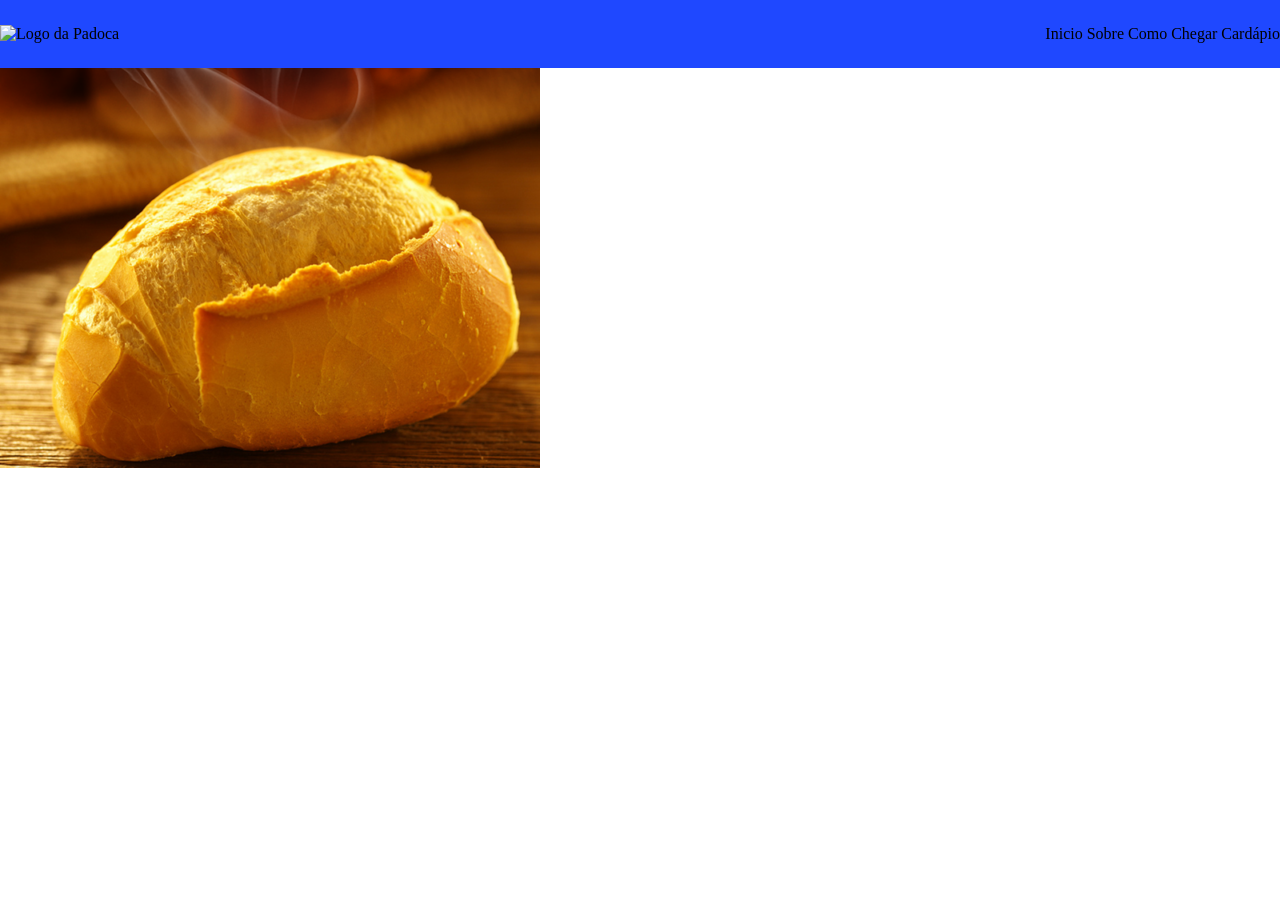
==== index.html @ a57c6b42 "Coloquei uma imagem de pao e uma seta" ====
<!DOCTYPE html>
<html lang="en">
<head>
    <meta charset="UTF-8">
    <meta name="viewport" content="width=device-width, initial-scale=1.0">
    <title>Padoca Mágica</title>
    <link rel="stylesheet" href="./css/home.css"> <!--Indicado para ter melhor funcionamento em sites-->
</head>

<body>
    <header id="header" class="header">
        <img src="" alt="Logo da Padoca">

        <nav class="navigation">
            <a href="">Inicio</a>
            <a href="">Sobre</a>
            <a href="">Como Chegar</a>
            <a href="">Cardápio</a>

        </nav>
    </header>

    <main id="content" class="content">
        <section id="hero">
            <img src="assets/img/heroImage.png" alt="pão quentinho">
            <svg> <use href="assets/icons/seta.svg"> </use> </svg>
         </section>
    </main>

</body>
</html>
---- css/home.css ----
@import url(layout.css); /*importa tudo oq esta na [style.css]*/

.hero{
    background-color: var(--cor-alternativa);
    
    height: 90vh;
}
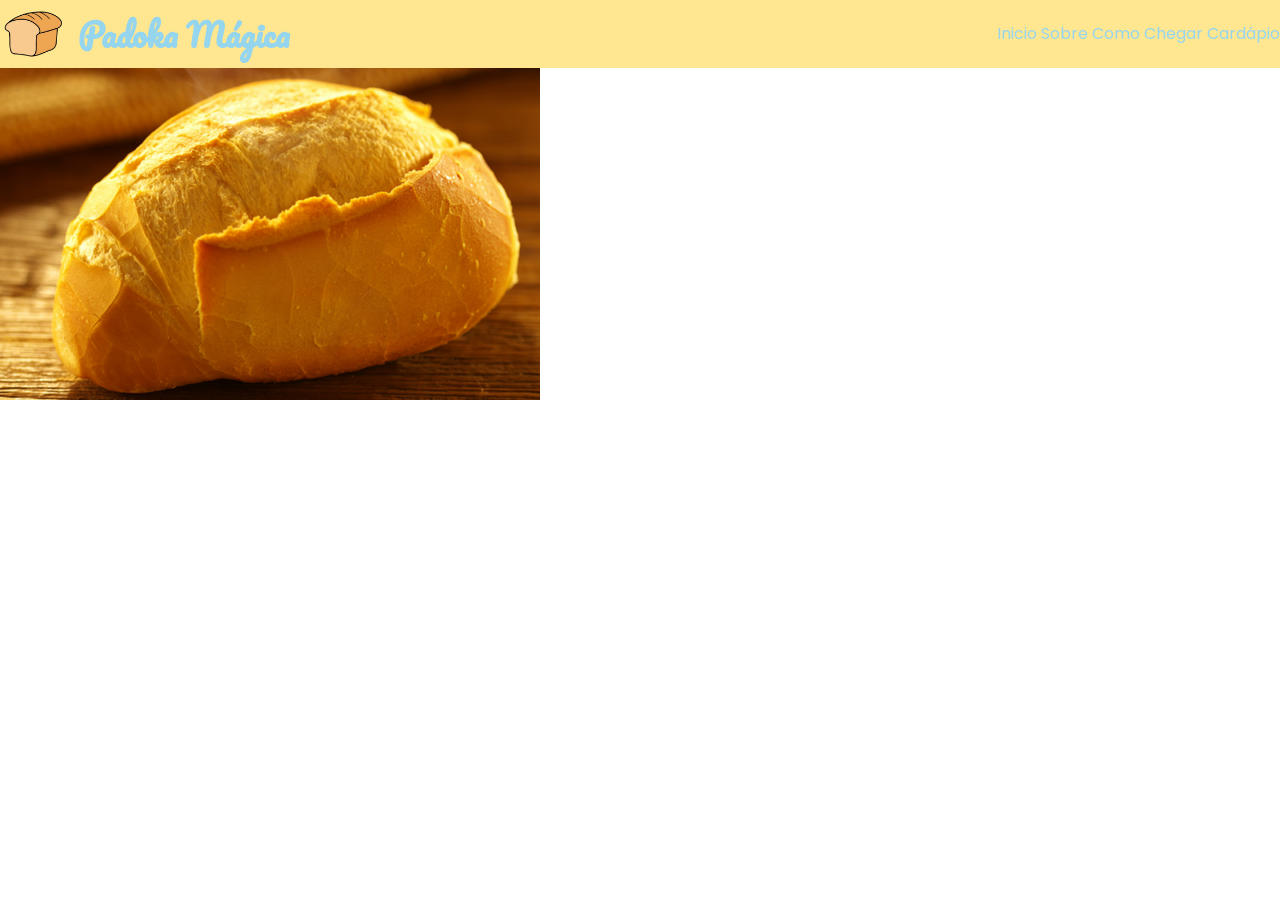
==== commit 1f48d6ac: "Mudei umas coisas" ====
--- a/index.html
+++ b/index.html
@@ -1,16 +1,22 @@
 <!DOCTYPE html>
-<html lang="en">
+<html lang="pt-BR">
 <head>
     <meta charset="UTF-8">
     <meta name="viewport" content="width=device-width, initial-scale=1.0">
     <title>Padoca Mágica</title>
-    <link rel="stylesheet" href="./css/home.css"> <!--Indicado para ter melhor funcionamento em sites-->
+    <link rel="stylesheet" href="./css/layout.css"> <!--Indicado para ter melhor funcionamento em sites-->
 </head>
 
 <body>
     <header id="header" class="header">
-        <img src="" alt="Logo da Padoca">
 
+        <div class="logoContainer"> 
+            <img 
+            src="assets/img/LogoImage (1).png" 
+            alt="Logo da Padoca">
+            <h1>Padoka Mágica</h1>
+        </div>
+        
         <nav class="navigation">
             <a href="">Inicio</a>
             <a href="">Sobre</a>
--- a/css/layout.css
+++ b/css/layout.css
@@ -0,0 +1,47 @@
+@import url(varibles.css);
+
+*{
+    margin: 0px;
+    padding: 0px;
+    box-sizing: border-box;
+}
+
+.header {
+    position: fixed;
+    top: 0;
+    left: 0;
+    width: 100%;
+    z-index: 100;
+
+    background-color: var(--cor-principal);
+    color: var(--texto-principal);
+    
+    height: var(--altura-header);
+
+    display: flex;
+    align-items: center;
+    justify-content: space-between;
+}
+
+.navigation a{
+    text-decoration: none;
+    color: var(--cor-do-texto-segundaria);
+    font-family: 'Fonte Corpo';
+}
+
+.logoContainer{
+    display: flex;
+    flex-direction: row;
+    align-items: center;
+    gap: 10px;
+    color: var(--cor-do-texto-segundaria)
+}
+
+.logoContainer h1{
+    font-family: "Fonte Titulo";
+}
+
+.logoContainer img{
+    width: auto;
+    height: var(--altura-header);
+}
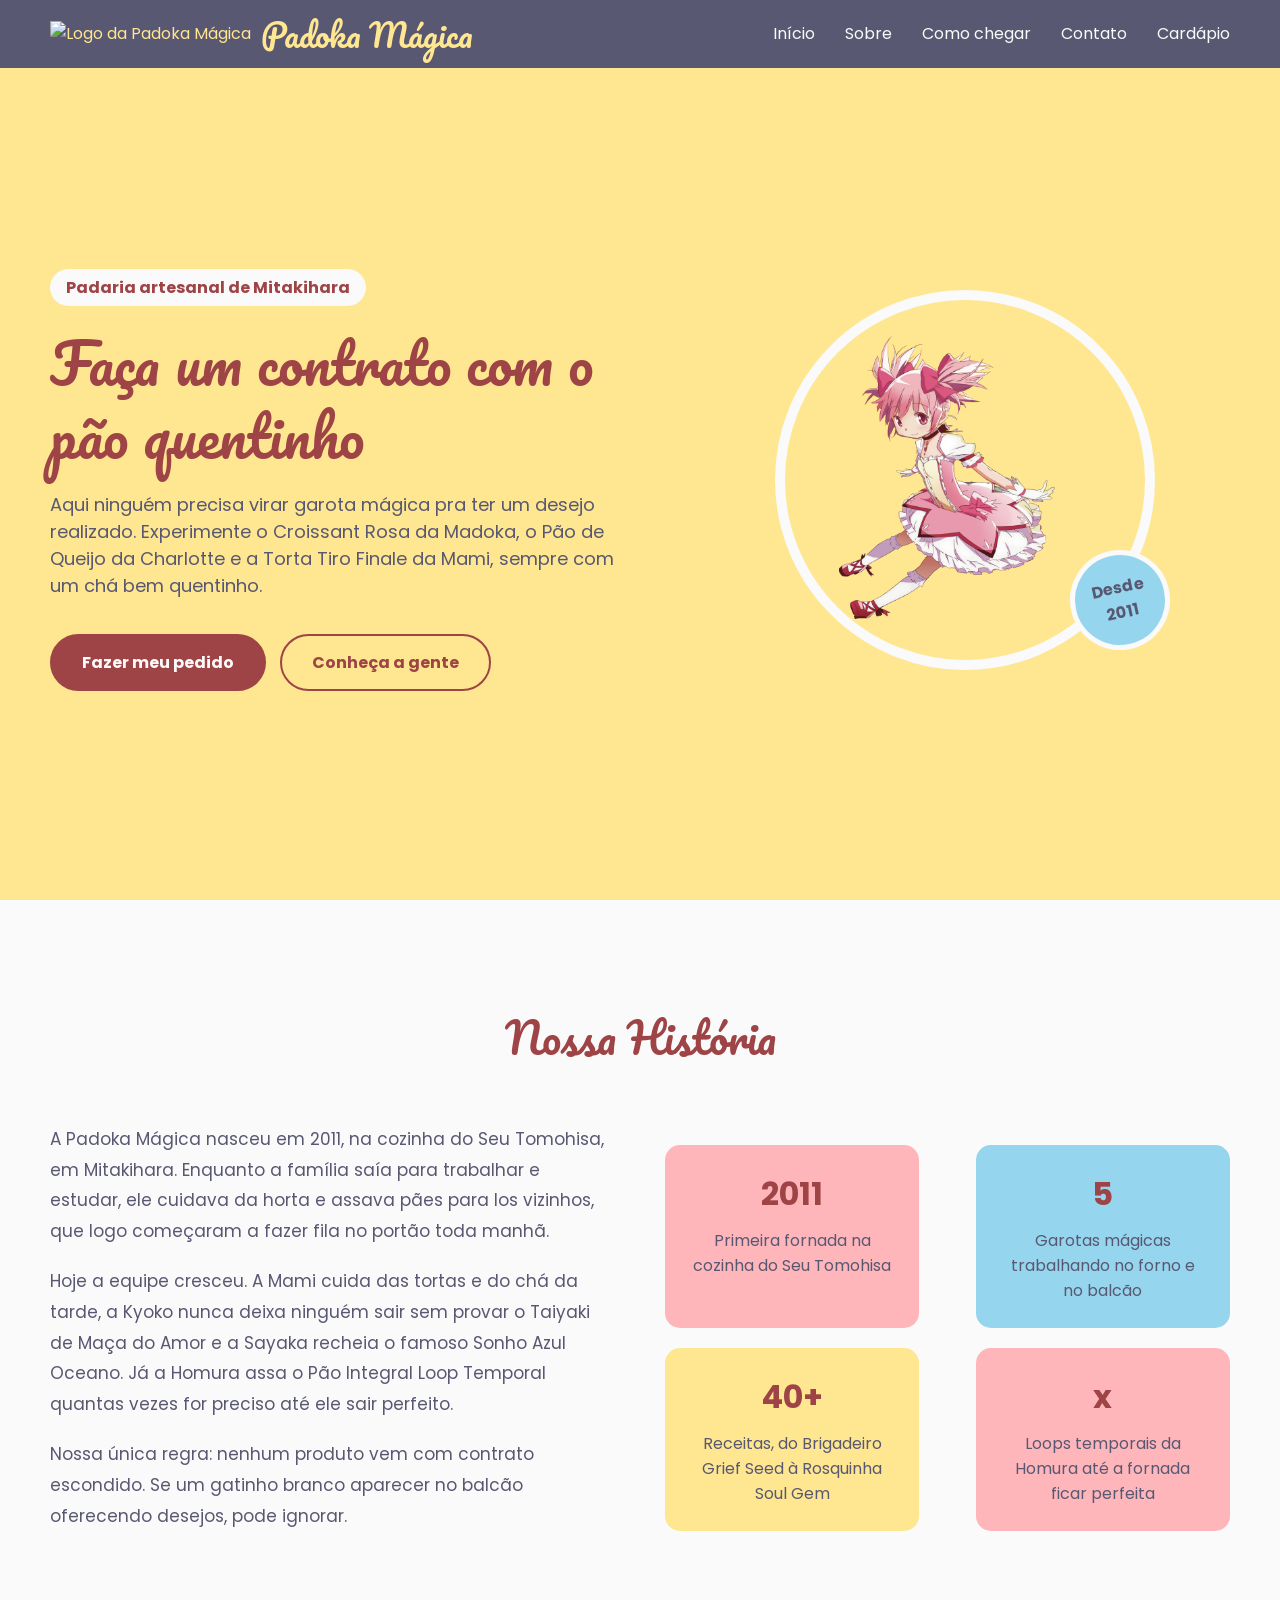
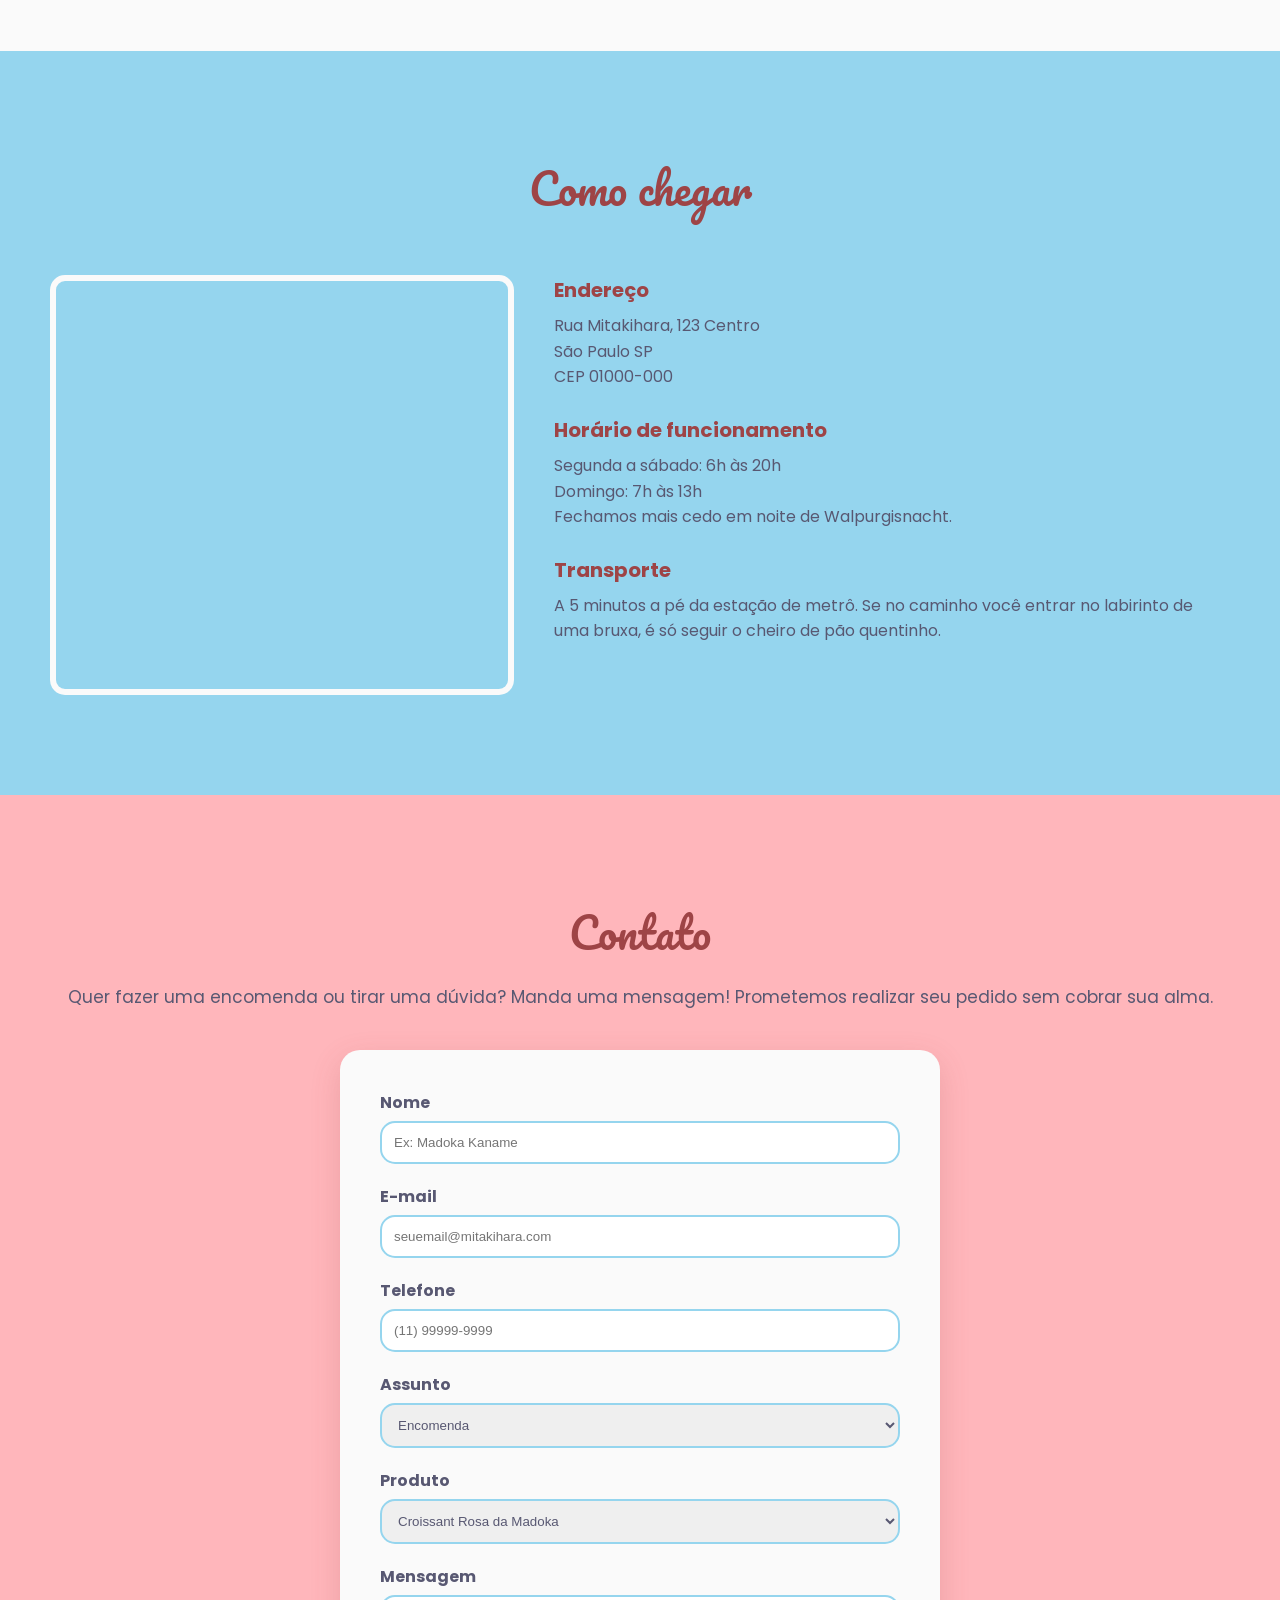
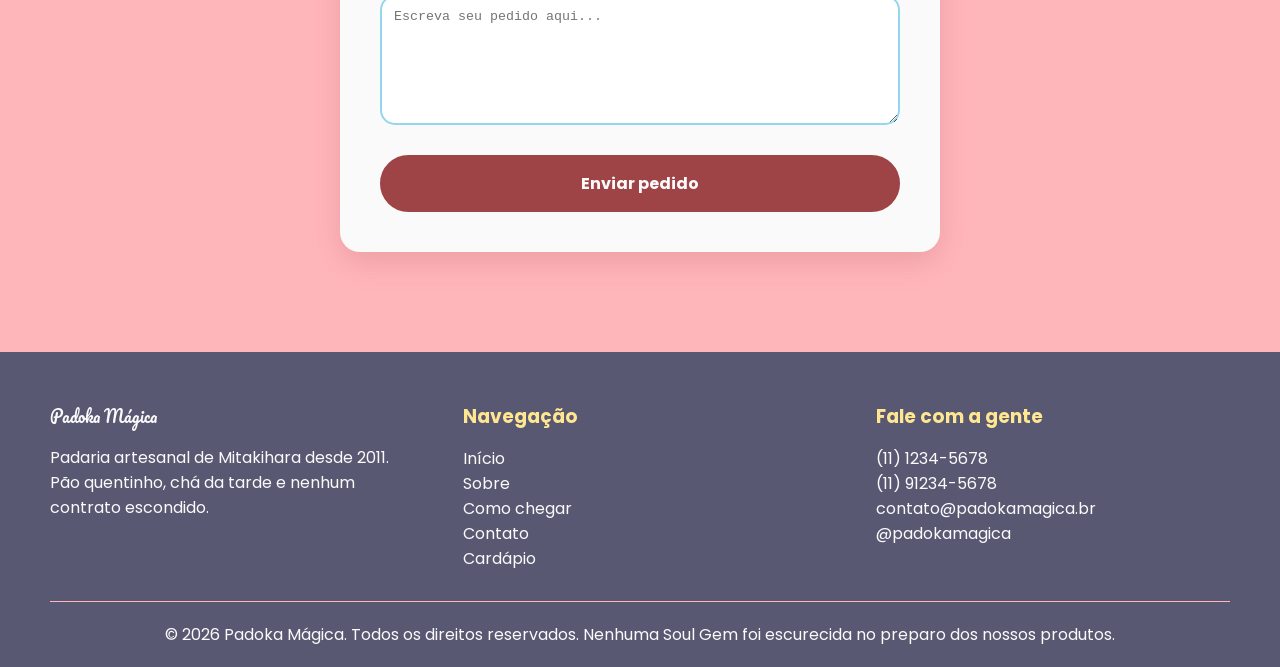
==== commit 94d735c3: "Fiz essa jossa chata de se fazer kkkk" ====
--- a/index.html
+++ b/index.html
@@ -1,37 +1,206 @@
-<!DOCTYPE html>
+<!doctype html>
 <html lang="pt-BR">
+
 <head>
-    <meta charset="UTF-8">
-    <meta name="viewport" content="width=device-width, initial-scale=1.0">
-    <title>Padoca Mágica</title>
-    <link rel="stylesheet" href="./css/layout.css"> <!--Indicado para ter melhor funcionamento em sites-->
+    <meta charset="UTF-8" />
+    <meta name="viewport" content="width=device-width, initial-scale=1.0" />
+    <title>Padoka Mágica</title>
+    <link rel="stylesheet" href="./css/home.css" />
+    <link rel="shortcut icon" href="assets/img/LogoImage.png" type="image/png" />
 </head>
 
 <body>
+
     <header id="header" class="header">
-
-        <div class="logoContainer"> 
-            <img 
-            src="assets/img/LogoImage (1).png" 
-            alt="Logo da Padoca">
+        <a href="./index.html#hero" class="logoContainer">
+            <img src="./assets/img/LogoImage.png" alt="Logo da Padoka Mágica" />
             <h1>Padoka Mágica</h1>
-        </div>
-        
+        </a>
         <nav class="navigation">
-            <a href="">Inicio</a>
-            <a href="">Sobre</a>
-            <a href="">Como Chegar</a>
+            <a href="./index.html#hero">Início</a>
+            <a href="./index.html#historia">Sobre</a>
+            <a href="./index.html#comoChegar">Como chegar</a>
+            <a href="./index.html#contato">Contato</a>
             <a href="">Cardápio</a>
-
         </nav>
     </header>
 
     <main id="content" class="content">
-        <section id="hero">
-            <img src="assets/img/heroImage.png" alt="pão quentinho">
-            <svg> <use href="assets/icons/seta.svg"> </use> </svg>
-         </section>
+
+        <section id="hero" class="hero">
+            <div class="heroTexto">
+                <p class="heroTag">Padaria artesanal de Mitakihara</p>
+                <h1 class="heroTitulo">Faça um contrato com o pão quentinho</h1>
+                <p class="heroSubtitulo">
+                    Aqui ninguém precisa virar garota mágica pra ter um desejo
+                    realizado. Experimente o Croissant Rosa da Madoka, o Pão de Queijo
+                    da Charlotte e a Torta Tiro Finale da Mami, sempre com um chá bem
+                    quentinho.
+                </p>
+                <div class="heroBotoes">
+                    <a href="#contato" class="botao">Fazer meu pedido</a>
+                    <a href="#historia" class="botao botaoSecundario">
+                        Conheça a gente
+                    </a>
+                </div>
+            </div>
+            <div class="heroImagem">
+                <div class="circulo">
+                    <img src="./assets/img/Madoka.png" alt="Madoka" class="madoka" />
+                    <!-- A imagem do pão foi removida daqui e agora atua como fundo no CSS -->
+                </div>
+                <p class="selo">Desde<br />2011</p>
+            </div>
+        </section>
+
+        <section id="historia" class="historia">
+            <h2 class="tituloSecao">Nossa História</h2>
+            <div class="historiaConteudo">
+                <div class="historiaTexto">
+                    <p>
+                        A Padoka Mágica nasceu em 2011, na cozinha do Seu Tomohisa, em
+                        Mitakihara. Enquanto a família saía para trabalhar e estudar, ele
+                        cuidava da horta e assava pães para los vizinhos, que logo
+                        começaram a fazer fila no portão toda manhã.
+                    </p>
+                    <p>
+                        Hoje a equipe cresceu. A Mami cuida das tortas e do chá da tarde,
+                        a Kyoko nunca deixa ninguém sair sem provar o Taiyaki de Maça do
+                        Amor e a Sayaka recheia o famoso Sonho Azul Oceano. Já a Homura
+                        assa o Pão Integral Loop Temporal quantas vezes for preciso até
+                        ele sair perfeito.
+                    </p>
+                    <p>
+                        Nossa única regra: nenhum produto vem com contrato escondido. Se
+                        um gatinho branco aparecer no balcão oferecendo desejos, pode
+                        ignorar.
+                    </p>
+                </div>
+                <div class="historiaCards">
+                    <div class="card">
+                        <span class="cardNumero">2011</span>
+                        <p>Primeira fornada na cozinha do Seu Tomohisa</p>
+                    </div>
+                    <div class="card cardAzul">
+                        <span class="cardNumero">5</span>
+                        <p>Garotas mágicas trabalhando no forno e no balcão</p>
+                    </div>
+                    <div class="card cardAmarelo">
+                        <span class="cardNumero">40+</span>
+                        <p>Receitas, do Brigadeiro Grief Seed à Rosquinha Soul Gem</p>
+                    </div>
+                    <div class="card">
+                        <span class="cardNumero">x</span>
+                        <p>Loops temporais da Homura até a fornada ficar perfeita</p>
+                    </div>
+                </div>
+            </div>
+        </section>
+
+        <section id="comoChegar" class="comoChegar">
+            <h2 class="tituloSecao">Como chegar</h2>
+            <div class="comoChegarConteudo">
+                <div class="mapa">
+                    <iframe
+                        src="https://maps.google.com/maps?q=Pra%C3%A7a%20da%20S%C3%A9%2C%20S%C3%A3o%20Paulo&z=15&output=embed"
+                        loading="lazy" title="Mapa da Padoka Mágica"></iframe>
+                </div>
+                <div class="infoEndereco">
+                    <h3>Endereço</h3>
+                    <p>
+                        Rua Mitakihara, 123 Centro<br />São Paulo SP<br />CEP
+                        01000-000
+                    </p>
+                    <h3>Horário de funcionamento</h3>
+                    <p>
+                        Segunda a sábado: 6h às 20h<br />Domingo: 7h às 13h<br />Fechamos
+                        mais cedo em noite de Walpurgisnacht.
+                    </p>
+                    <h3>Transporte</h3>
+                    <p>
+                        A 5 minutos a pé da estação de metrô. Se no caminho você entrar no
+                        labirinto de uma bruxa, é só seguir o cheiro de pão quentinho.
+                    </p>
+                </div>
+            </div>
+        </section>
+
+        <section id="contato" class="contato">
+            <h2 class="tituloSecao">Contato</h2>
+            <p class="contatoTexto">
+                Quer fazer uma encomenda ou tirar uma dúvida? Manda uma mensagem!
+                Prometemos realizar seu pedido sem cobrar sua alma.
+            </p>
+            <form id="formContato" class="formulario" action="#">
+                <label for="nome">Nome</label>
+                <input type="text" id="nome" name="nome" placeholder="Ex: Madoka Kaname" required />
+                <label for="email">E-mail</label>
+                <input type="email" id="email" name="email" placeholder="seuemail@mitakihara.com" required />
+                <label for="telefone">Telefone</label>
+                <input type="tel" id="telefone" name="telefone" placeholder="(11) 99999-9999" />
+
+                <label for="assunto">Assunto</label>
+                <select id="assunto" name="assunto">
+                    <option value="encomenda">Encomenda</option>
+                    <option value="duvida">Dúvida</option>
+                    <option value="elogio">Elogio</option>
+                    <option value="desejo">Fazer um desejo (não recomendamos)</option>
+                </select>
+
+                <label for="produto">Produto</label>
+                <select id="produto" name="produto">
+                    <option value="croissant">Croissant Rosa da Madoka</option>
+                    <option value="paoQueijo">Pão de Queijo da Charlotte</option>
+                    <option value="torta">Torta Tiro Finale da Mami</option>
+                    <option value="taiyaki">Taiyaki de Maça do Amor da Kyoko</option>
+                    <option value="sonho">Sonho Azul Oceano da Sayaka</option>
+                    <option value="integral">Pão Integral Loop Temporal da Homura</option>
+                    <option value="rosquinha">Rosquinha Soul Gem</option>
+                    <option value="brigadeiro">Brigadeiro Grief Seed</option>
+                    <option value="cafe">Café Walpurgisnacht (extra forte)</option>
+                </select>
+
+                <label for="mensagem">Mensagem</label>
+                <textarea id="mensagem" name="mensagem" placeholder="Escreva seu pedido aqui..." required></textarea>
+                <button type="submit" class="botao botaoEnviar">Enviar pedido</button>
+            </form>
+        </section>
+
     </main>
 
+    <footer id="footer" class="footer">
+        <div class="footerContainer">
+            <div class="footerColuna">
+                <p class="footerLogo">Padoka Mágica</p>
+                <p>
+                    Padaria artesanal de Mitakihara desde 2011. Pão quentinho, chá da
+                    tarde e nenhum contrato escondido.
+                </p>
+            </div>
+            <div class="footerColuna">
+                <h3>Navegação</h3>
+                <a href="./index.html#hero">Início</a>
+                <a href="./index.html#historia">Sobre</a>
+                <a href="./index.html#comoChegar">Como chegar</a>
+                <a href="./index.html#contato">Contato</a>
+                <a href="">Cardápio</a>
+            </div>
+            <div class="footerColuna">
+                <h3>Fale com a gente</h3>
+                <p>(11) 1234-5678</p>
+                <p>(11) 91234-5678</p>
+                <p>contato@padokamagica.br</p>
+                <p>@padokamagica</p>
+            </div>
+        </div>
+        <div class="copyright">
+            <p>
+                &copy; 2026 Padoka Mágica. Todos os direitos reservados. Nenhuma Soul
+                Gem foi escurecida no preparo dos nossos produtos.
+            </p>
+        </div>
+    </footer>
+
 </body>
+
 </html>
--- a/css/home.css
+++ b/css/home.css
@@ -0,0 +1,289 @@
+@import url(layout.css); /*importa tudo oq esta na [style.css]*/
+
+.hero{
+    display: flex;
+    align-items: center;
+    justify-content: space-between;
+    min-height: 100vh;
+    padding: 120px 50px 60px 50px;
+    background-color: var(--cor-amarela);
+}
+
+.heroTexto{
+    width: 50%;
+}
+
+.heroTag{
+    background-color: var(--cor-branca);
+    color: var(--cor-vermelho);
+    font-weight: bold;
+
+    width: fit-content;
+
+    padding: 6px 16px;
+    margin-bottom: 20px;
+
+    border-radius: 20px;
+}
+
+.heroTitulo{
+    color: var(--cor-vermelho);
+
+    font-family: "Fonte Titulo";
+    font-size: 56px;
+    font-weight: 300;
+    line-height: 1.3;
+
+    margin-bottom: 20px;
+}
+
+.heroSubtitulo{
+    margin-bottom: 35px;
+    font-size: large;
+}
+
+.botao{
+    display: inline-block;
+    background-color: var(--cor-vermelho);
+    color: var(--cor-branca);
+
+    border: 2px solid var(--cor-vermelho);
+    border-radius: 30px;
+
+    padding: 14px 30px;
+    font-weight: bold;
+    transition: 300ms;
+}
+
+.botaoSecundario{
+    margin-left: 10px;
+    background-color: transparent;
+    color: var(--cor-vermelho);
+}
+.botao:hover{
+    background-color: #743b3c;
+    border-color: #742b2c;
+    transform: translateY(-3px);
+}
+
+.botaoSecundaria:hover{
+    background-color: var(--cor-vermelho);
+    border-color: var(--cor-vermelho);
+    color: var(--cor-branca);
+}
+
+.heroImagem{
+    width: 45%;
+    display: flex;
+    justify-content: center;
+    position: relative;
+}
+
+.circulo{
+    width: 380px;
+    height: 380px;
+    border: 10px solid var(--cor-branca);
+    border-radius: 50%;
+    overflow: hidden;
+    position: relative;
+    
+    /* Pão configurado como plano de fundo preenchendo todo o círculo */
+    background-image: url('../assets/img/heroimage.png');
+    background-size: cover;
+    background-position: center;
+}
+
+.madoka{
+    position: absolute;
+    width: 60%;
+    bottom: -10px;
+    left: 45%;
+    top: 10%;
+    transform: translateX(-50%) scale(-1, 1); /* Centraliza perfeitamente a personagem na frente do pão */
+    z-index: 2;
+}
+
+.selo{
+    position: absolute;
+    bottom: 20px;
+    right: 60px;
+    z-index: 3;
+
+    height: 100px;
+    width: 100px;
+
+    background-color: var(--cor-azul);
+    border: 5px solid var(--cor-branca);
+    border-radius: 50%;
+
+    display: flex;
+    justify-content: center;
+    align-items: center;
+    text-align: center;
+    font-weight: bold;
+
+    transform: rotate(-12deg);
+}
+
+.historia{
+    padding: 100px 50px;
+    background-color: var(--cor-branca);
+}
+
+.tituloSecao{
+    margin-bottom: 50px;
+
+    font-family: "Fonte Titulo";
+    font-size: 42px;
+    font-weight: 300;
+    text-align: center;
+    color: var(--cor-vermelho);
+}
+
+.historiaConteudo{
+    display: flex;
+    align-items: center;
+    gap: 50px;
+}
+
+.historiaTexto{
+    width: 50%;
+}
+
+.historiaTexto p {
+    margin-bottom: 20px;
+    font-size: 17px;
+    line-height: 1.8;
+}
+
+.historiaCards{
+    width: 50%;
+    display: flex;
+    flex-wrap: wrap;
+    justify-content: space-between;
+    gap: 20px;
+}
+
+.card{
+    width: 45%;
+    padding: 25px;
+
+    background-color: var(--cor-rosa);
+    border-radius: 15px;
+    text-align: center;
+    transition: 300ms;
+}
+
+.card:hover{
+    transform: scale(1.05);
+}
+
+.cardNumero{
+    display: block;
+    margin-bottom: 10px;
+
+    font-size: 32px;
+    font-weight: bold;
+    color: var(--cor-vermelho);
+}
+
+.cardAzul{
+    background-color: var(--cor-azul);
+}
+
+.cardAmarelo{
+    background-color: var(--cor-amarela);
+}
+
+.comoChegar{
+    padding: 100px 50px;
+    background-color: var(--cor-azul);
+}
+
+.comoChegarConteudo{
+    display: flex;
+    gap: 40px;
+}
+
+.mapa{
+    width: 60%;
+}
+
+.mapa iframe{
+    display: block;
+    width: 100%;
+    height: 420px;
+
+    border: 6px solid var(--cor-branca);
+    border-radius: 15px;
+}
+
+.infoEndereco h3{
+    margin-bottom: 8px;
+    font-size: 20px;
+    color: var(--cor-vermelho);
+}
+
+.infoEndereco p{
+    margin-bottom: 25px;
+    line-height: 1.6;
+}
+
+.contato{
+    padding: 100px 50px;
+    background-color: var(--cor-rosa);
+}
+
+.contato .tituloSecao{
+    margin-bottom: 15px;
+}
+
+.contatoTexto{
+    margin-bottom: 40px;
+    font-size: 17px;
+    text-align: center;
+}
+
+.formulario{
+    display: flex;
+    flex-direction: column;
+
+    max-width: 600px;
+    margin: 0 auto;
+    padding: 40px;
+
+    background-color: var(--cor-branca);
+    border-radius: 20px;
+    box-shadow: 0px 10px 30px rgba(158, 68, 70, 0.2);
+}
+
+.formulario label{
+    margin-bottom: 6px;
+    font-weight: bold;
+}
+
+.formulario input, .formulario select, .formulario textarea{
+    margin-bottom: 20px;
+    padding: 12px;
+
+    border: 2px solid var(--cor-azul);
+    border-radius: 15px;
+    color: var(--cor-roxa);
+}
+
+.formulario input:focus, .formulario select:focus, .formulario textarea:focus{
+    outline: none;
+    border-color: var(--cor-vermelho);
+}
+
+.formulario textarea{
+    height: 130px;
+    resize: vertical;
+}
+
+.botaoEnviar{
+    margin-top: 10px;
+    font-family: inherit;
+    font-size: 16px;
+    cursor: pointer;
+}
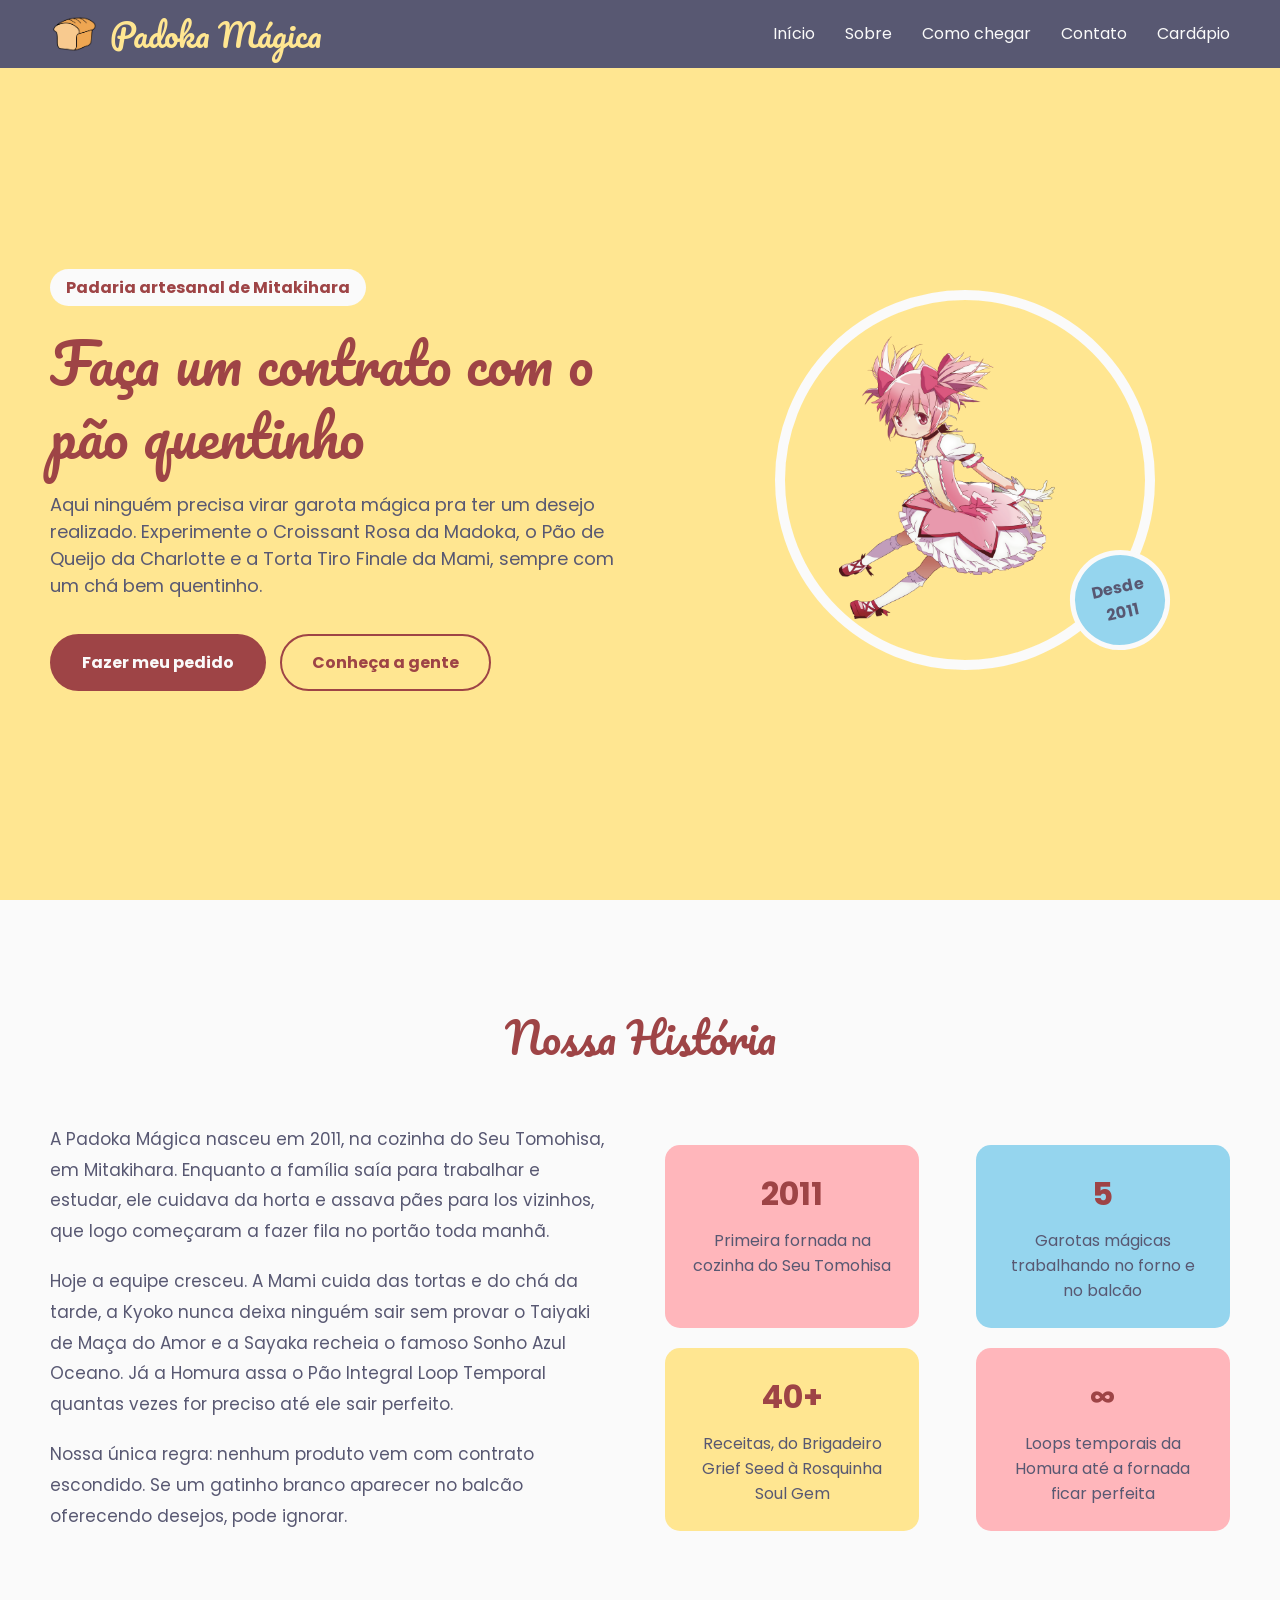
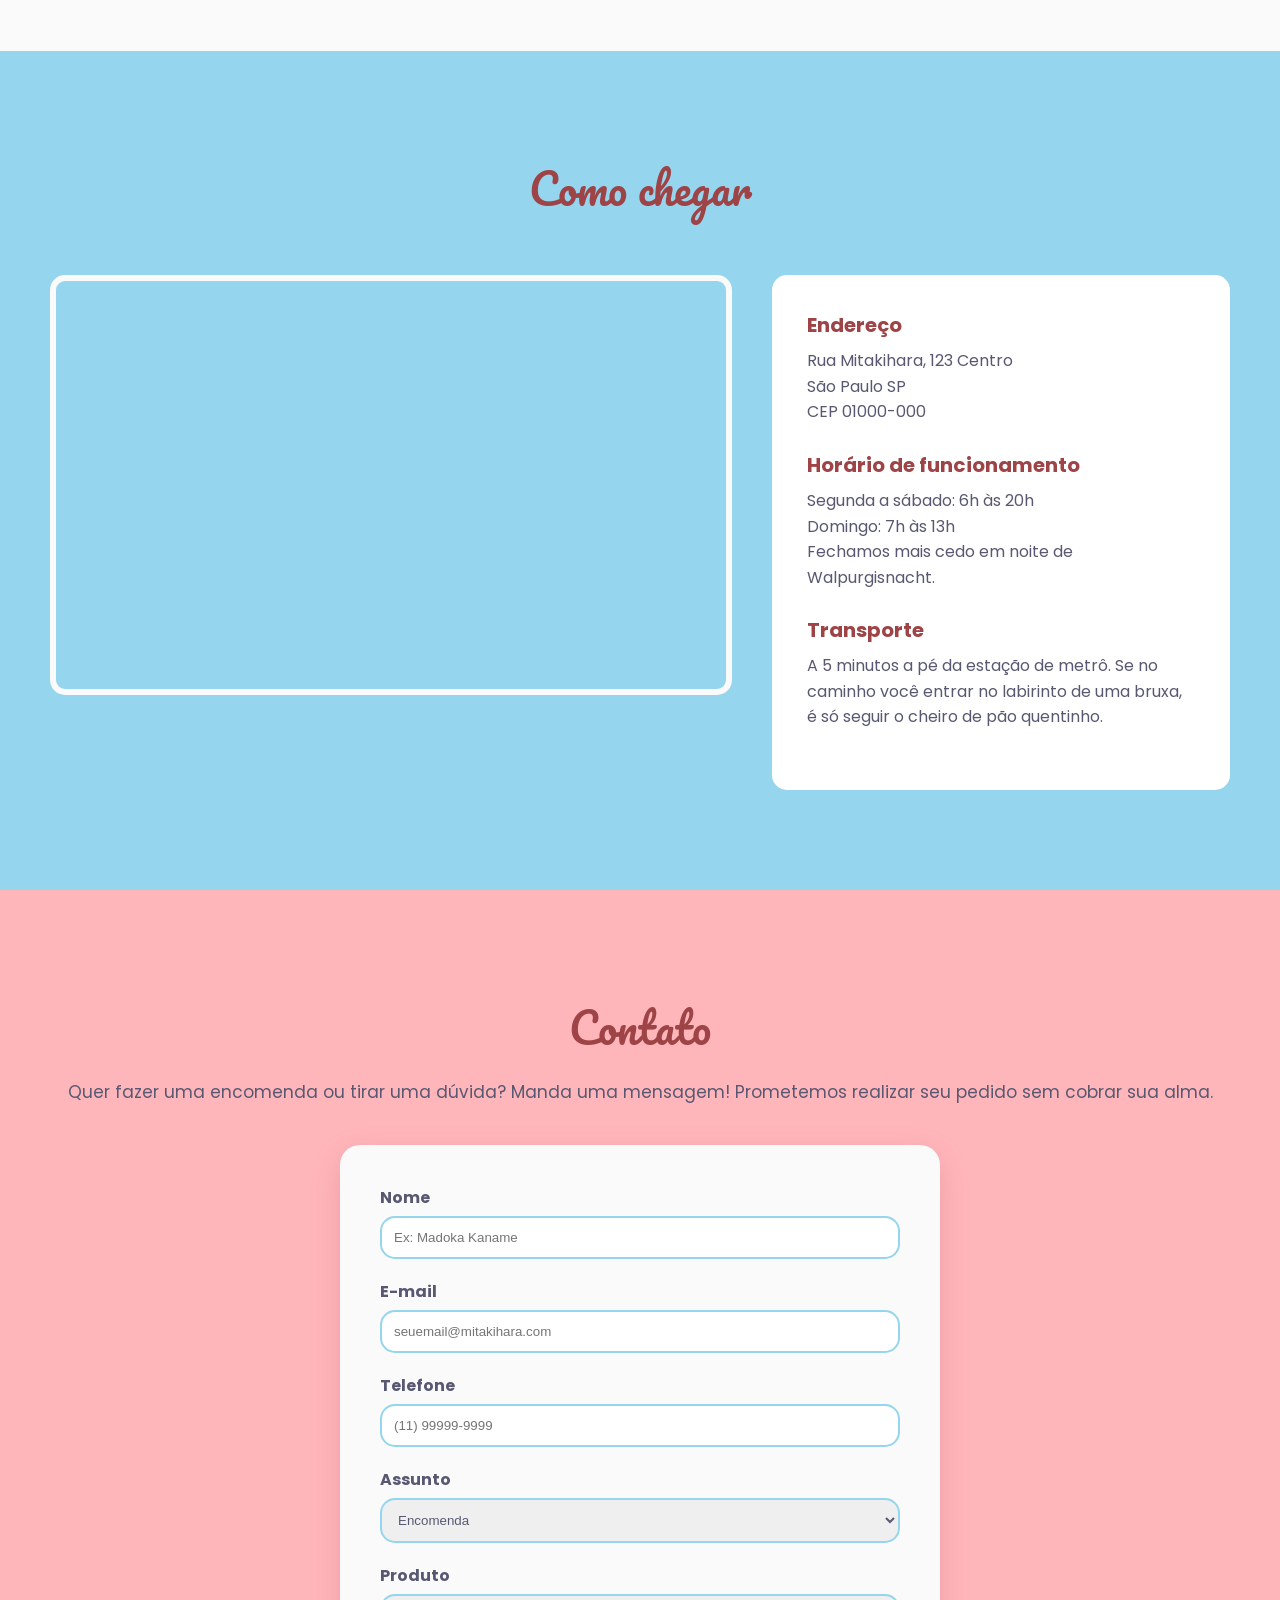
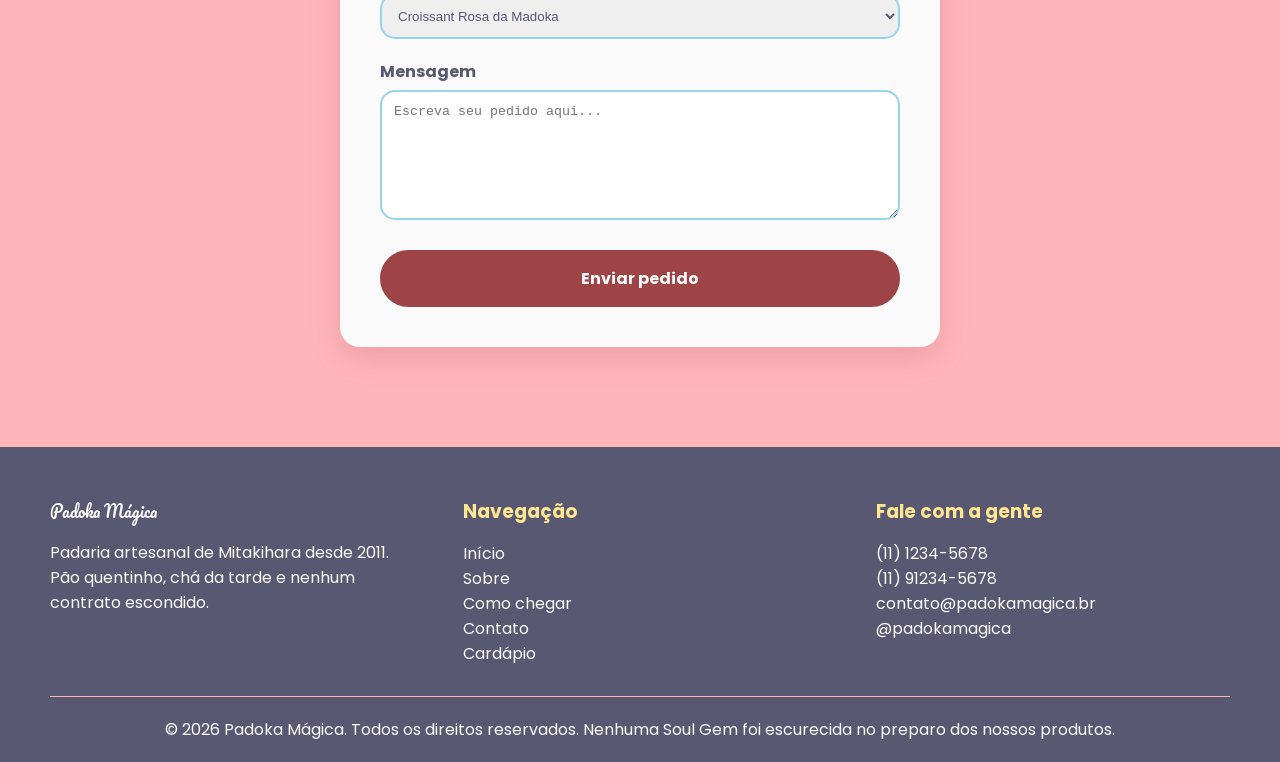
==== commit 969b4857: "sei la, so ficou legal" ====
--- a/index.html
+++ b/index.html
@@ -13,7 +13,7 @@
 
     <header id="header" class="header">
         <a href="./index.html#hero" class="logoContainer">
-            <img src="./assets/img/LogoImage.png" alt="Logo da Padoka Mágica" />
+            <img src="./assets/img/LogoImage (1).png" alt="Logo da Padoka Mágica" class=""/>
             <h1>Padoka Mágica</h1>
         </a>
         <nav class="navigation">
@@ -47,7 +47,6 @@
             <div class="heroImagem">
                 <div class="circulo">
                     <img src="./assets/img/Madoka.png" alt="Madoka" class="madoka" />
-                    <!-- A imagem do pão foi removida daqui e agora atua como fundo no CSS -->
                 </div>
                 <p class="selo">Desde<br />2011</p>
             </div>
@@ -90,7 +89,7 @@
                         <p>Receitas, do Brigadeiro Grief Seed à Rosquinha Soul Gem</p>
                     </div>
                     <div class="card">
-                        <span class="cardNumero">x</span>
+                        <span class="cardNumero">∞︎</span>
                         <p>Loops temporais da Homura até a fornada ficar perfeita</p>
                     </div>
                 </div>
--- a/css/home.css
+++ b/css/home.css
@@ -218,6 +218,13 @@
     border-radius: 15px;
 }
 
+.infoEndereco{
+    width: 40%;
+    background-color: white;
+    padding: 35px;
+    border-radius: 15px;
+}
+
 .infoEndereco h3{
     margin-bottom: 8px;
     font-size: 20px;
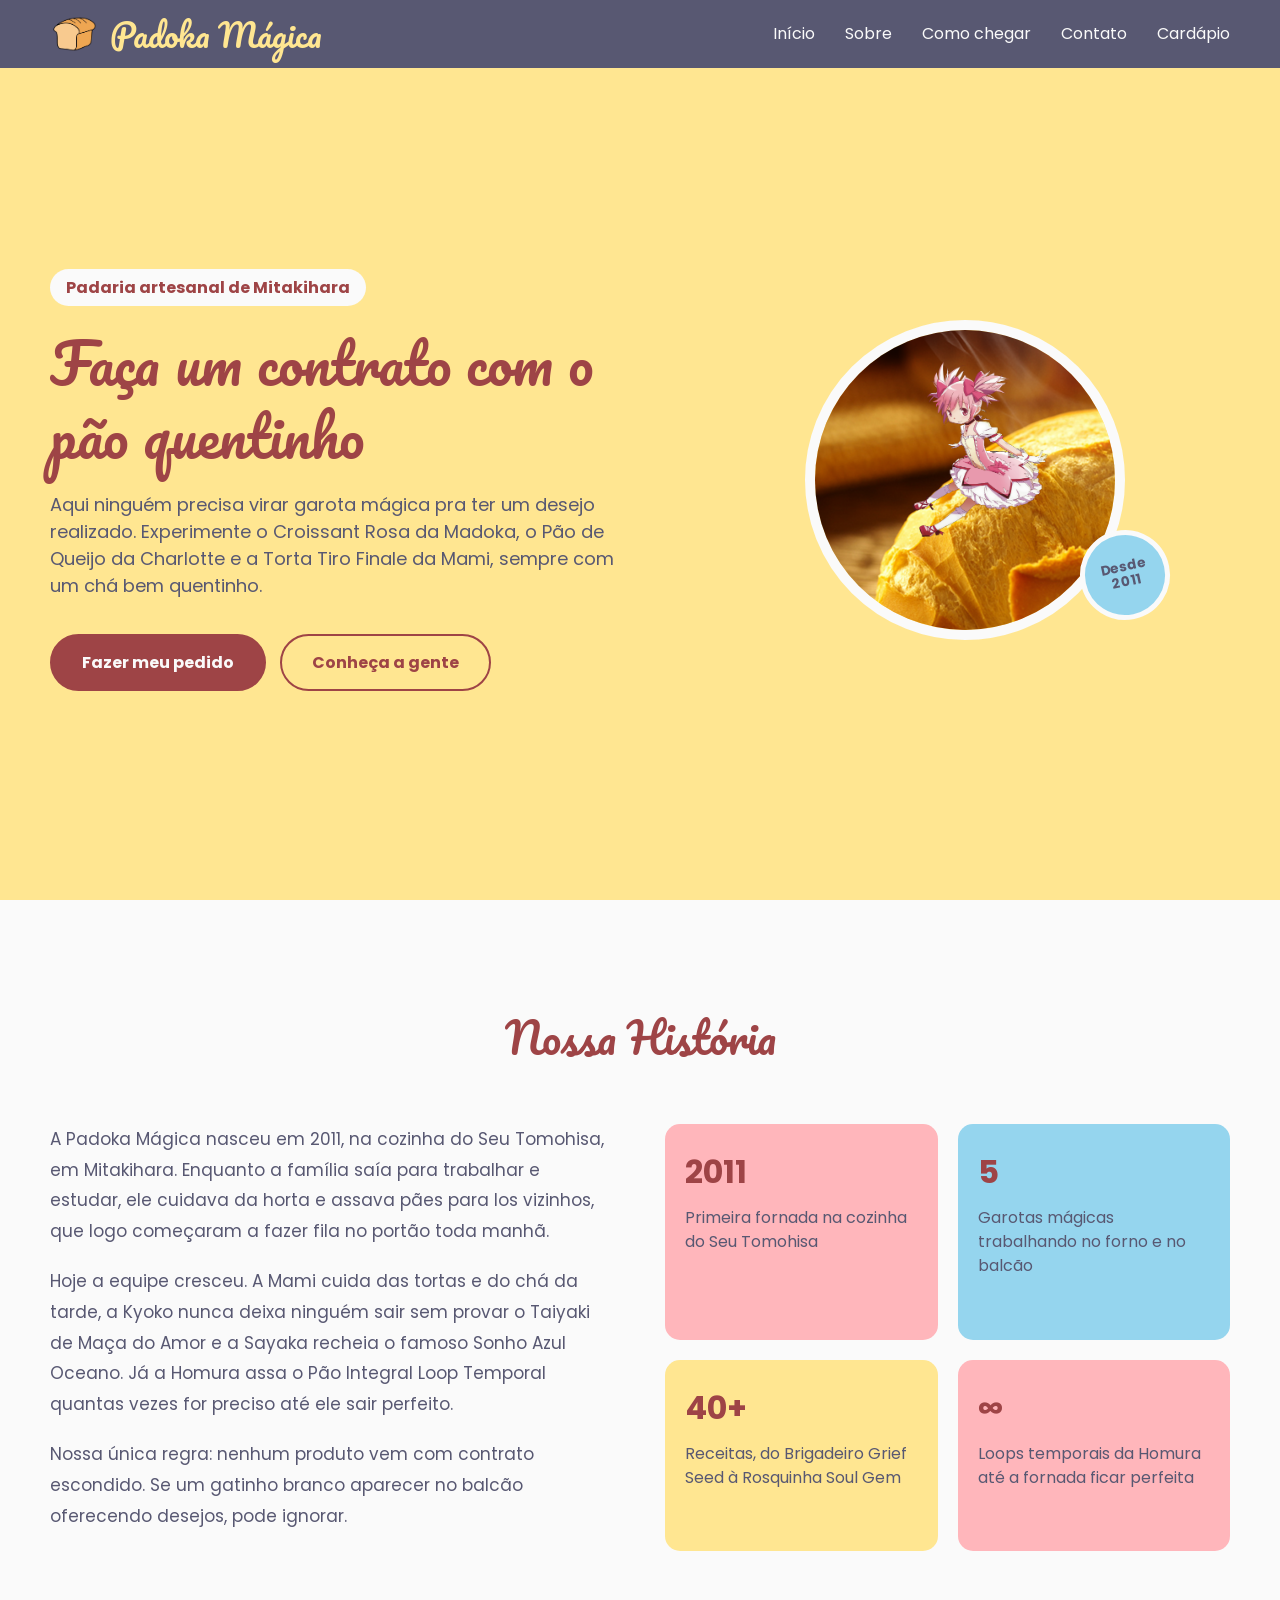
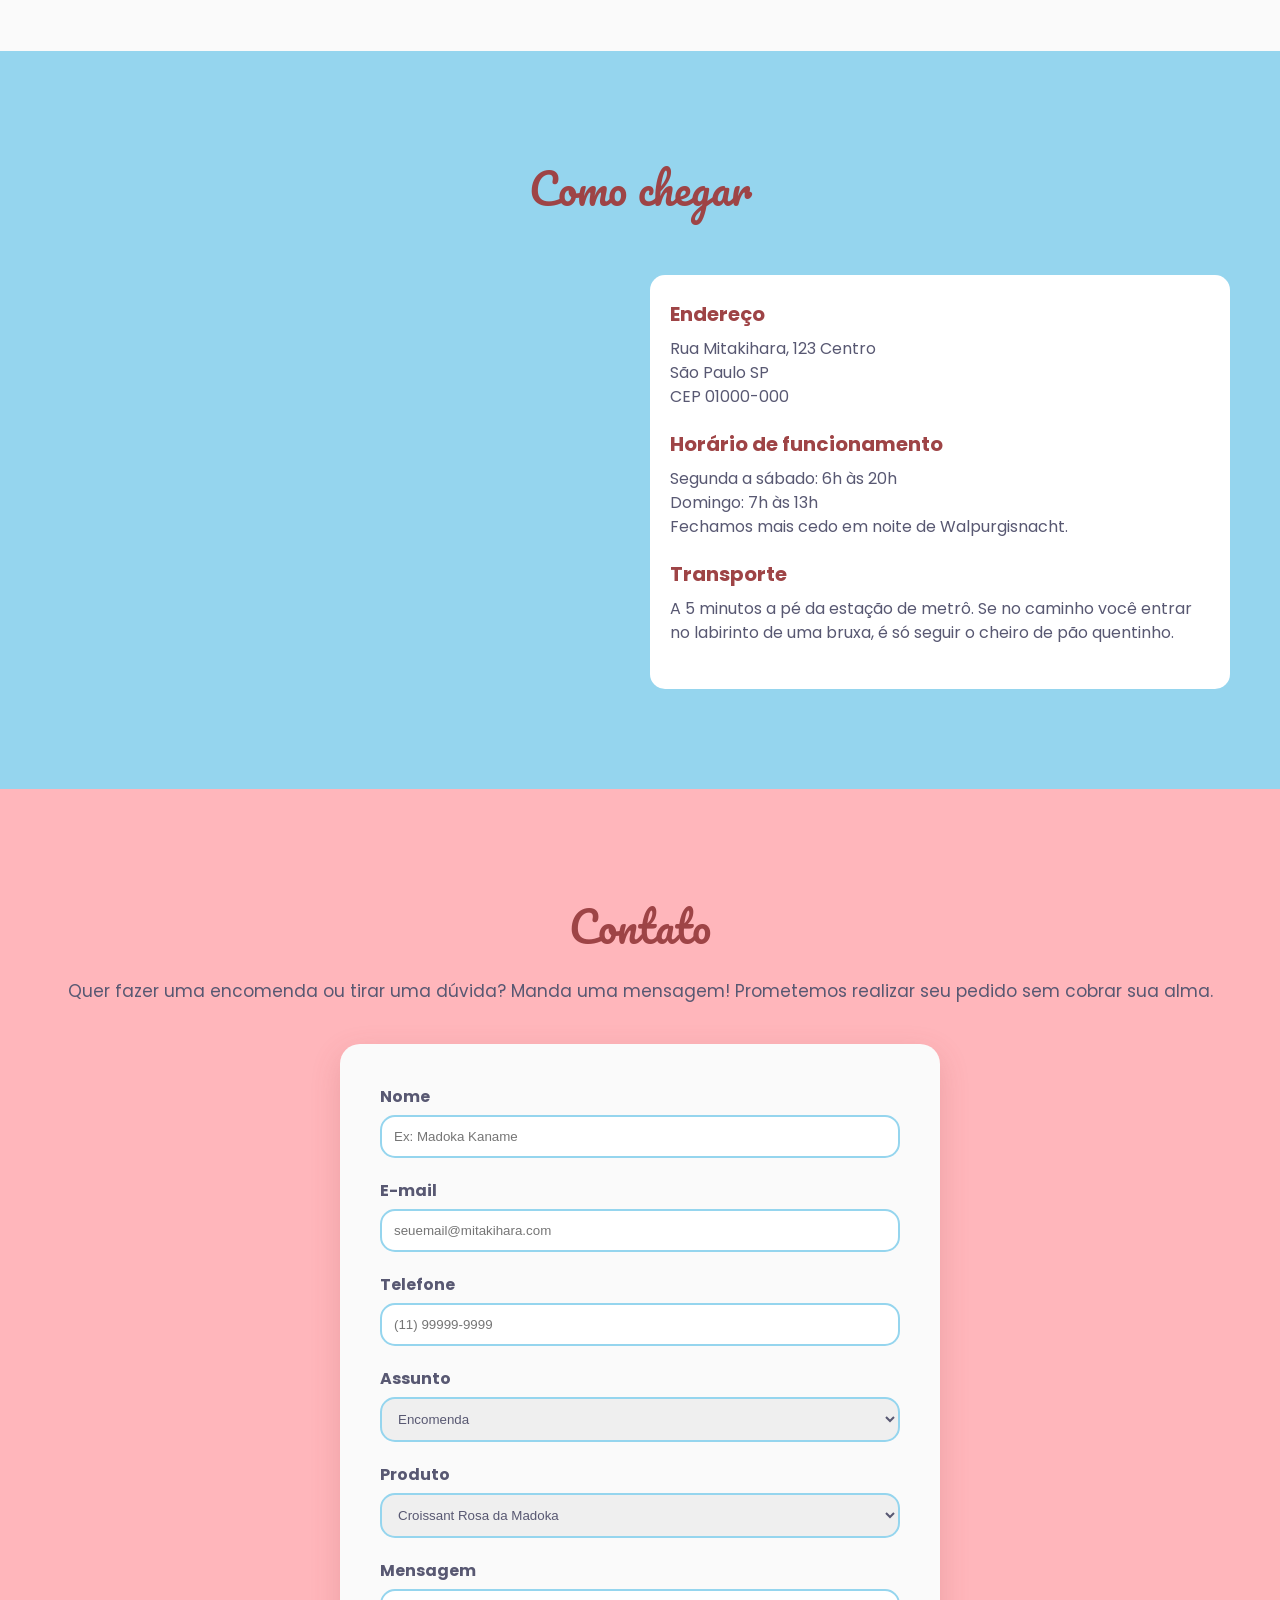
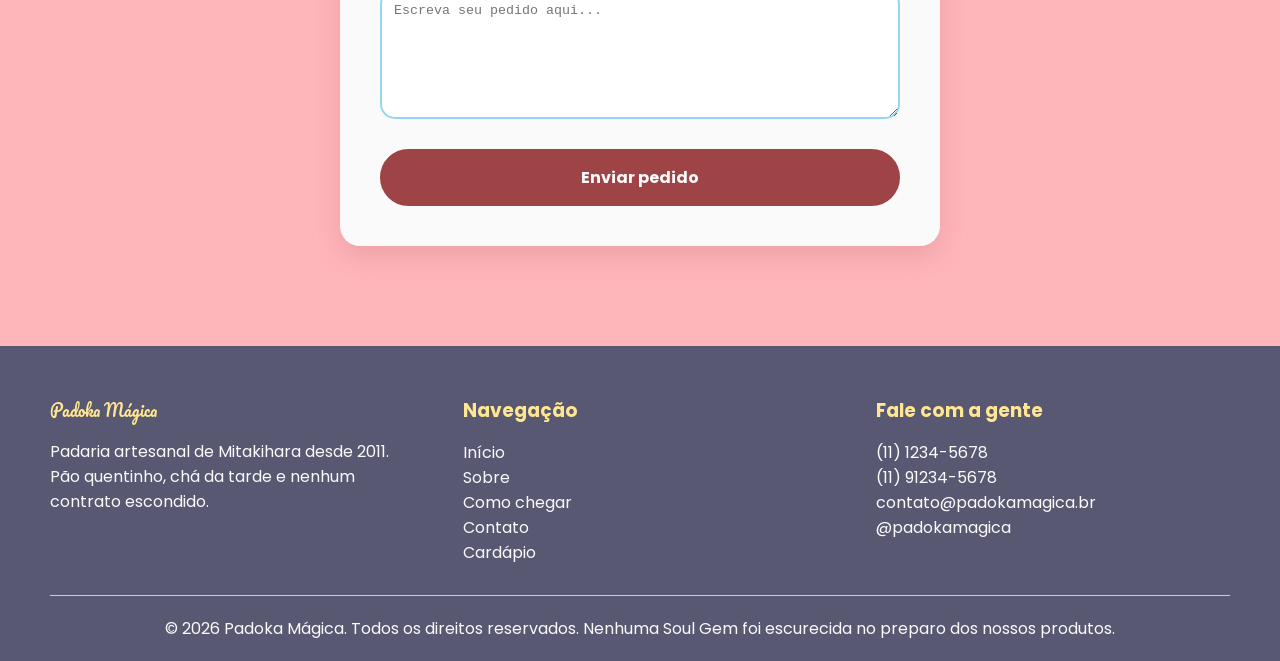
==== commit 3cdf01a7: "Fiz a merda da responsividade" ====
--- a/index.html
+++ b/index.html
@@ -6,7 +6,7 @@
     <meta name="viewport" content="width=device-width, initial-scale=1.0" />
     <title>Padoka Mágica</title>
     <link rel="stylesheet" href="./css/home.css" />
-    <link rel="shortcut icon" href="assets/img/LogoImage.png" type="image/png" />
+    <link rel="shortcut icon" href="./assets/img/LogoImage (1).png" type="image/png" />
 </head>
 
 <body>
@@ -21,7 +21,7 @@
             <a href="./index.html#historia">Sobre</a>
             <a href="./index.html#comoChegar">Como chegar</a>
             <a href="./index.html#contato">Contato</a>
-            <a href="">Cardápio</a>
+            <a href="./cardapio.html">Cardápio</a>
         </nav>
     </header>
 
@@ -46,6 +46,7 @@
             </div>
             <div class="heroImagem">
                 <div class="circulo">
+                    <img src="./assets/img/heroImage.png" alt="Imagem ilustrativa de um pão quentinho" class="imgPao">
                     <img src="./assets/img/Madoka.png" alt="Madoka" class="madoka" />
                 </div>
                 <p class="selo">Desde<br />2011</p>
@@ -182,7 +183,7 @@
                 <a href="./index.html#historia">Sobre</a>
                 <a href="./index.html#comoChegar">Como chegar</a>
                 <a href="./index.html#contato">Contato</a>
-                <a href="">Cardápio</a>
+                <a href="./cardapio.html">Cardápio</a>
             </div>
             <div class="footerColuna">
                 <h3>Fale com a gente</h3>
@@ -199,7 +200,7 @@
             </p>
         </div>
     </footer>
-
+    <link rel="stylesheet" href="./css/responsivo.css">
 </body>
 
 </html>
--- a/css/home.css
+++ b/css/home.css
@@ -88,16 +88,16 @@
     position: relative;
     
     /* Pão configurado como plano de fundo preenchendo todo o círculo */
-    background-image: url('../assets/img/heroimage.png');
+    background-image: url('./assets/img/heroimage.png');
     background-size: cover;
     background-position: center;
 }
 
 .madoka{
     position: absolute;
-    width: 60%;
+    width: 45%;
     bottom: -10px;
-    left: 45%;
+    left: 55%;
     top: 10%;
     transform: translateX(-50%) scale(-1, 1); /* Centraliza perfeitamente a personagem na frente do pão */
     z-index: 2;
@@ -199,6 +199,7 @@
     padding: 100px 50px;
     background-color: var(--cor-azul);
 }
+
 
 .comoChegarConteudo{
     display: flex;
--- a/css/responsivo.css
+++ b/css/responsivo.css
@@ -0,0 +1,170 @@
+/* ==========================================================
+   responsivo.css
+   Linke este arquivo POR ÚLTIMO no <head>, depois de todos
+   os outros CSS, para ele ter prioridade sobre as regras antigas.
+   ========================================================== */
+
+/* ---------- Balões coloridos (2011, 5, 40+, ∞) ---------- */
+/* Funciona em qualquer tela: 1 coluna no celular,
+   2 no tablet, 4 no desktop, sem quebrar o texto. */
+
+.historiaConteudo {
+    align-items: stretch !important;
+}
+
+.historiaTexto,
+.historiaCards {
+    width: 100% !important;
+    max-width: 100% !important;
+    min-width: 0 !important;
+    margin: 0 !important;
+}
+
+.historiaCards {
+    display: grid !important;
+    grid-template-columns: repeat(auto-fit, minmax(min(100%, 200px), 1fr)) !important;
+    gap: 20px !important;
+    padding: 0 !important;
+}
+
+.historiaCards .card {
+    width: 100% !important;
+    max-width: none !important;
+    min-width: 0 !important;
+    height: auto !important;
+    margin: 0 !important;
+    padding: 24px 20px !important;
+    flex: none !important;
+
+    text-align: left !important;
+    writing-mode: horizontal-tb !important;
+}
+
+.historiaCards .card h2,
+.historiaCards .card h3,
+.historiaCards .card strong,
+.historiaCards .card p {
+    width: 100% !important;
+    word-break: normal !important;
+    overflow-wrap: break-word !important;
+    hyphens: auto;
+}
+
+.historiaCards .card h2,
+.historiaCards .card h3,
+.historiaCards .card strong {
+    font-size: clamp(1.8rem, 6vw, 2.4rem);
+    line-height: 1.1;
+    margin-bottom: 10px;
+}
+
+.historiaCards .card p {
+    font-size: 1rem;
+    line-height: 1.5;
+}
+
+/* ---------- Selo "Desde 2011" dentro do círculo ---------- */
+
+.selo {
+    display: flex !important;
+    align-items: center !important;
+    justify-content: center !important;
+    text-align: center !important;
+    border-radius: 50%;
+    overflow: hidden;
+
+    width: clamp(68px, 20vw, 90px) !important;
+    height: clamp(68px, 20vw, 90px) !important;
+
+    font-size: clamp(0.65rem, 2.8vw, 0.85rem) !important;
+    line-height: 1.1 !important;
+    padding: 4px;
+}
+
+.selo *,
+.selo span,
+.selo p {
+    font-size: inherit !important;
+    line-height: inherit !important;
+    margin: 0;
+}
+
+/* ---------- Telas muito pequenas ---------- */
+@media (max-width: 400px) {
+    .historiaCards {
+        grid-template-columns: 1fr !important;
+    }
+}
+
+/* ---------- Círculo do hero (garante que fique redondo) ---------- */
+
+.circulo {
+    width: min(80vw, 320px) !important;
+    height: auto !important;
+    aspect-ratio: 1 / 1 !important;
+    max-width: 100% !important;
+    flex: none !important;
+    border-radius: 50% !important;
+    margin-left: auto !important;
+    margin-right: auto !important;
+    background-size: cover !important;
+    background-position: center !important;
+}
+
+
+/* ---------- Como chegar (mapa + endereço) ---------- */
+/* Mesmo padrão dos balões: 1 coluna no celular,
+   2 lado a lado quando a tela comporta. */
+
+.comoChegarConteudo {
+    display: grid !important;
+    grid-template-columns: repeat(auto-fit, minmax(min(100%, 280px), 1fr)) !important;
+    gap: 20px !important;
+    align-items: stretch !important;
+    width: 100% !important;
+    padding: 0 !important;
+}
+
+.comoChegarConteudo .mapa,
+.comoChegarConteudo .infoEndereco {
+    width: 100% !important;
+    max-width: none !important;
+    min-width: 0 !important;
+    height: auto !important;
+    margin: 0 !important;
+    flex: none !important;
+}
+
+.comoChegarConteudo .mapa iframe {
+    display: block;
+    width: 100% !important;
+    height: 100% !important;
+    min-height: 300px;
+    border: 0;
+}
+
+.comoChegarConteudo .infoEndereco {
+    padding: 24px 20px !important;
+    text-align: left !important;
+}
+
+.comoChegarConteudo .infoEndereco h2,
+.comoChegarConteudo .infoEndereco h3,
+.comoChegarConteudo .infoEndereco p {
+    width: 100% !important;
+    word-break: normal !important;
+    overflow-wrap: break-word !important;
+}
+
+.comoChegarConteudo .infoEndereco h3 {
+    margin-bottom: 8px;
+}
+
+.comoChegarConteudo .infoEndereco p {
+    line-height: 1.5;
+    margin-bottom: 20px;
+}
+
+.comoChegarConteudo .infoEndereco:hover {
+    scale: 100%;
+}
